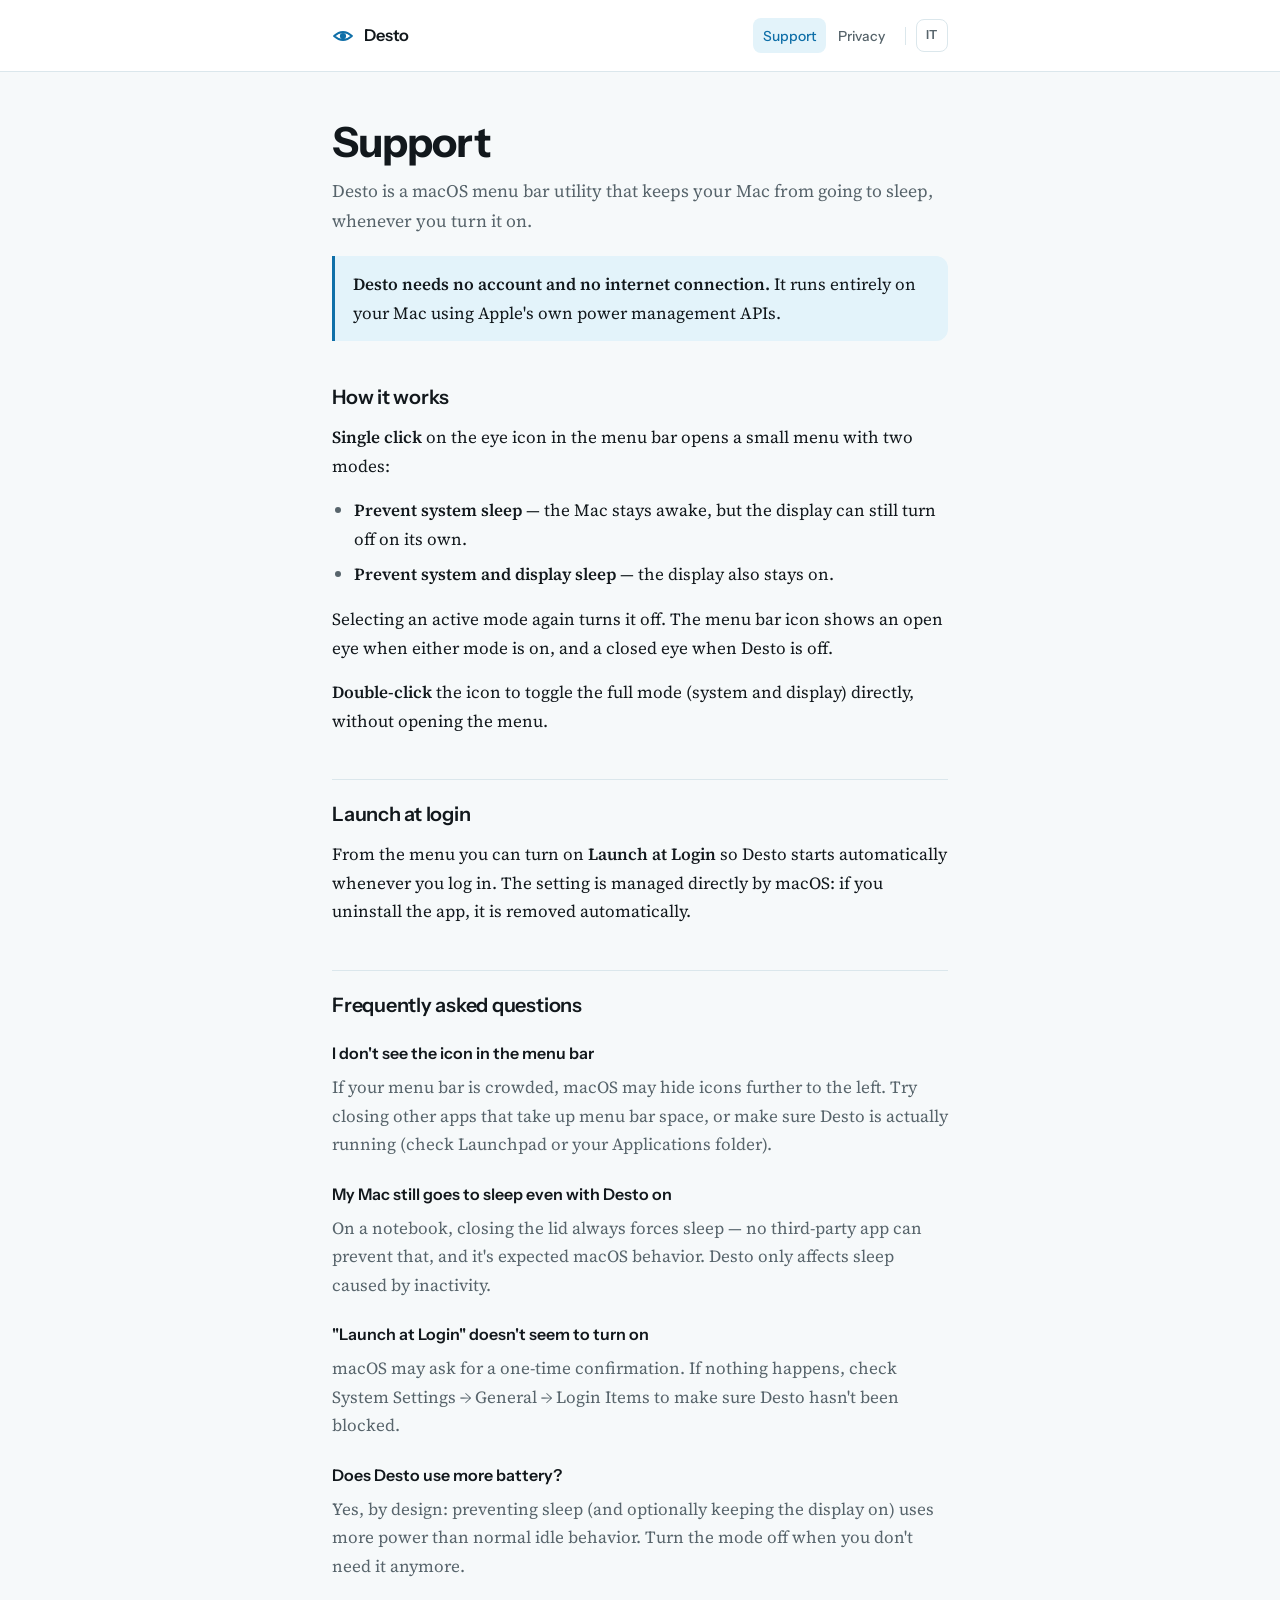
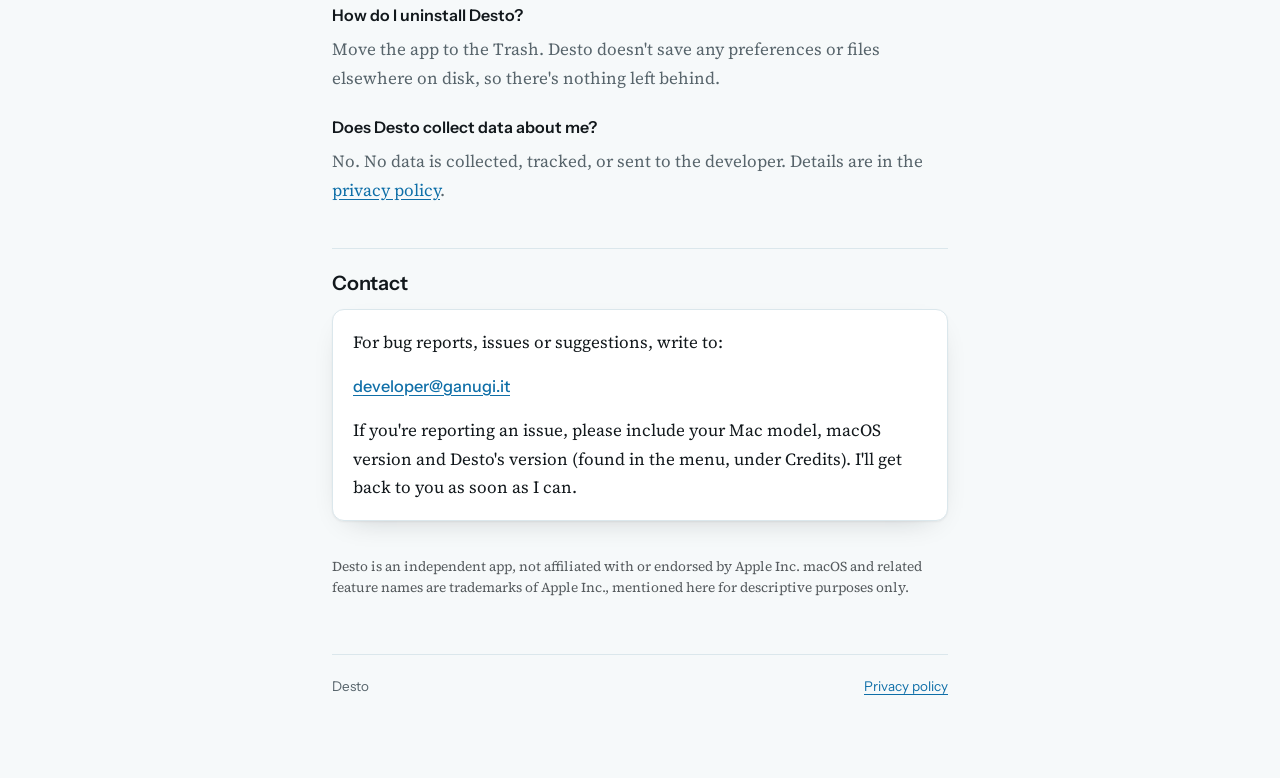
==== en/index.html @ 28b98d40 "Pagine di supporto e informativa sulla privacy di Desto" ====
<!doctype html>
<html lang="en">
<head>
<meta charset="utf-8">
<meta name="viewport" content="width=device-width, initial-scale=1">
<title>Support — Desto</title>
<meta name="description" content="Support and frequently asked questions about Desto, the macOS menu bar utility that prevents your Mac from sleeping.">
<link rel="preconnect" href="https://fonts.googleapis.com">
<link rel="preconnect" href="https://fonts.gstatic.com" crossorigin>
<link rel="stylesheet" href="https://fonts.googleapis.com/css2?family=Instrument+Sans:wght@500;600;700&family=JetBrains+Mono:wght@400;500&family=Source+Serif+4:opsz,wght@8..60,400;8..60,600&display=swap">
<link rel="stylesheet" href="../style.css">
<link rel="alternate" hreflang="it" href="https://icelyfire.github.io/desto-legal/">
<link rel="alternate" hreflang="en" href="https://icelyfire.github.io/desto-legal/en/">
<link rel="alternate" hreflang="x-default" href="https://icelyfire.github.io/desto-legal/">
</head>
<body>

<header class="site">
  <div class="site-inner">
    <a class="brand" href="index.html">
      <svg width="22" height="22" viewBox="0 0 22 22" aria-hidden="true">
        <g style="color: var(--accent)">
          <path d="M2,11 Q11,3 20,11 Q11,19 2,11 Z" fill="none" stroke="currentColor" stroke-width="1.8" stroke-linejoin="round"/>
          <circle cx="11" cy="11" r="3.1" fill="currentColor"/>
        </g>
      </svg>
      Desto
    </a>
    <nav class="site">
      <a href="index.html" aria-current="page">Support</a>
      <a href="privacy.html">Privacy</a>
      <span class="sep" aria-hidden="true"></span>
      <a class="lang" href="../index.html" hreflang="it" lang="it" title="Leggi questa pagina in italiano">IT</a>
    </nav>
  </div>
</header>

<main class="wrap">
  <h1>Support</h1>
  <p class="lede">Desto is a macOS menu bar utility that keeps your Mac from going to sleep, whenever you turn it on.</p>

  <div class="note">
    <p><strong>Desto needs no account and no internet connection.</strong> It runs entirely on your Mac using Apple's own power management APIs.</p>
  </div>

  <h2>How it works</h2>
  <p><strong>Single click</strong> on the eye icon in the menu bar opens a small menu with two modes:</p>
  <ul>
    <li><strong>Prevent system sleep</strong> — the Mac stays awake, but the display can still turn off on its own.</li>
    <li><strong>Prevent system and display sleep</strong> — the display also stays on.</li>
  </ul>
  <p>Selecting an active mode again turns it off. The menu bar icon shows an open eye when either mode is on, and a closed eye when Desto is off.</p>
  <p><strong>Double-click</strong> the icon to toggle the full mode (system and display) directly, without opening the menu.</p>

  <h2>Launch at login</h2>
  <p>From the menu you can turn on <strong>Launch at Login</strong> so Desto starts automatically whenever you log in. The setting is managed directly by macOS: if you uninstall the app, it is removed automatically.</p>

  <h2>Frequently asked questions</h2>

  <dl class="faq">
    <dt>I don't see the icon in the menu bar</dt>
    <dd>If your menu bar is crowded, macOS may hide icons further to the left. Try closing other apps that take up menu bar space, or make sure Desto is actually running (check Launchpad or your Applications folder).</dd>

    <dt>My Mac still goes to sleep even with Desto on</dt>
    <dd>On a notebook, closing the lid always forces sleep — no third-party app can prevent that, and it's expected macOS behavior. Desto only affects sleep caused by inactivity.</dd>

    <dt>"Launch at Login" doesn't seem to turn on</dt>
    <dd>macOS may ask for a one-time confirmation. If nothing happens, check System Settings → General → Login Items to make sure Desto hasn't been blocked.</dd>

    <dt>Does Desto use more battery?</dt>
    <dd>Yes, by design: preventing sleep (and optionally keeping the display on) uses more power than normal idle behavior. Turn the mode off when you don't need it anymore.</dd>

    <dt>How do I uninstall Desto?</dt>
    <dd>Move the app to the Trash. Desto doesn't save any preferences or files elsewhere on disk, so there's nothing left behind.</dd>

    <dt>Does Desto collect data about me?</dt>
    <dd>No. No data is collected, tracked, or sent to the developer. Details are in the <a href="privacy.html">privacy policy</a>.</dd>
  </dl>

  <h2>Contact</h2>
  <div class="card">
    <p>For bug reports, issues or suggestions, write to:</p>
    <p class="contact"><a href="mailto:developer@ganugi.it">developer@ganugi.it</a></p>
    <p>If you're reporting an issue, please include your Mac model, macOS version and Desto's version (found in the menu, under Credits). I'll get back to you as soon as I can.</p>
  </div>

  <p class="disclaimer">Desto is an independent app, not affiliated with or endorsed by Apple Inc. macOS and related feature names are trademarks of Apple Inc., mentioned here for descriptive purposes only.</p>

  <footer class="site">
    <span>Desto</span>
    <span><a href="privacy.html">Privacy policy</a></span>
  </footer>
</main>

</body>
</html>
---- style.css ----
/* Desto — pagine legali e di supporto */

:root {
  --ground: #f6f9fa;
  --surface: #ffffff;
  --surface-2: #eaf3f8;
  --ink: #12181c;
  --ink-soft: #57646b;
  --line: #dbe7ec;
  --accent: #0f6fa8;
  --accent-soft: #e3f3fa;
  --radius: 12px;
  --shadow: 0 1px 2px rgba(18, 24, 28, .05), 0 10px 30px -18px rgba(18, 24, 28, .3);
}

@media (prefers-color-scheme: dark) {
  :root {
    --ground: #10161b;
    --surface: #172026;
    --surface-2: #1e2a31;
    --ink: #e8f1f5;
    --ink-soft: #93a6ae;
    --line: #263239;
    --accent: #6fd3f5;
    --accent-soft: #1c333c;
    --shadow: 0 1px 2px rgba(0, 0, 0, .4), 0 12px 32px -20px rgba(0, 0, 0, .8);
  }
}

* { box-sizing: border-box; }

html {
  -webkit-text-size-adjust: 100%;
  scroll-behavior: smooth;
}

body {
  margin: 0;
  background: var(--ground);
  color: var(--ink);
  font-family: "Source Serif 4", Georgia, "Times New Roman", serif;
  font-size: 17px;
  line-height: 1.68;
  -webkit-font-smoothing: antialiased;
}

.wrap {
  max-width: 680px;
  margin: 0 auto;
  padding: 0 clamp(18px, 5vw, 32px) 80px;
}

/* ---- intestazione ---- */

header.site {
  border-bottom: 1px solid var(--line);
  background: var(--surface);
  margin-bottom: clamp(28px, 6vw, 48px);
}

.site-inner {
  max-width: 680px;
  margin: 0 auto;
  padding: 18px clamp(18px, 5vw, 32px);
  display: flex;
  align-items: center;
  justify-content: space-between;
  gap: 16px;
  flex-wrap: wrap;
}

.brand {
  display: flex;
  align-items: center;
  gap: 10px;
  font-family: "Instrument Sans", system-ui, -apple-system, sans-serif;
  font-weight: 600;
  font-size: 1.02rem;
  letter-spacing: -.01em;
  color: var(--ink);
  text-decoration: none;
}

.brand svg { display: block; flex: none; }

nav.site {
  display: flex;
  align-items: center;
  gap: 2px;
}

nav.site a {
  font-family: "Instrument Sans", system-ui, sans-serif;
  font-size: .87rem;
  font-weight: 500;
  color: var(--ink-soft);
  text-decoration: none;
  padding: 6px 10px;
  border-radius: 8px;
}

nav.site a:hover { background: var(--surface-2); color: var(--ink); }
nav.site a[aria-current="page"] { color: var(--accent); background: var(--accent-soft); }
nav.site a:focus-visible,
.brand:focus-visible { outline: 2px solid var(--accent); outline-offset: 2px; }

nav.site .sep {
  width: 1px;
  height: 18px;
  background: var(--line);
  margin: 0 8px;
  flex: none;
}

nav.site a.lang {
  font-size: .78rem;
  font-weight: 600;
  letter-spacing: .06em;
  padding: 5px 9px;
  border: 1px solid var(--line);
}

nav.site a.lang:hover { border-color: var(--accent); color: var(--accent); background: transparent; }

/* ---- tipografia ---- */

h1 {
  font-family: "Instrument Sans", system-ui, sans-serif;
  font-weight: 700;
  font-size: clamp(1.9rem, 5.5vw, 2.6rem);
  line-height: 1.08;
  letter-spacing: -.022em;
  text-wrap: balance;
  margin: 0 0 12px;
}

h2 {
  font-family: "Instrument Sans", system-ui, sans-serif;
  font-weight: 600;
  font-size: 1.24rem;
  letter-spacing: -.012em;
  line-height: 1.3;
  margin: 44px 0 12px;
  padding-top: 22px;
  border-top: 1px solid var(--line);
}

h2:first-of-type { border-top: 0; padding-top: 0; }

h3 {
  font-family: "Instrument Sans", system-ui, sans-serif;
  font-weight: 600;
  font-size: 1rem;
  margin: 26px 0 8px;
}

p { margin: 0 0 16px; }

.lede {
  font-size: 1.1rem;
  color: var(--ink-soft);
  margin-bottom: 20px;
}

.updated {
  font-family: "Instrument Sans", system-ui, sans-serif;
  font-size: .82rem;
  color: var(--ink-soft);
  letter-spacing: .02em;
  margin-bottom: 36px;
}

a { color: var(--accent); text-underline-offset: 3px; }
a:focus-visible { outline: 2px solid var(--accent); outline-offset: 2px; border-radius: 3px; }

strong { font-weight: 600; }

ul, ol { margin: 0 0 16px; padding-left: 22px; }
li { margin-bottom: 7px; }
li::marker { color: var(--ink-soft); }

code {
  font-family: "JetBrains Mono", ui-monospace, SFMono-Regular, Menlo, monospace;
  font-size: .83em;
  background: var(--surface-2);
  border: 1px solid var(--line);
  border-radius: 5px;
  padding: .08em .38em;
  word-break: break-word;
}

/* ---- blocchi ---- */

.card {
  background: var(--surface);
  border: 1px solid var(--line);
  border-radius: var(--radius);
  padding: 18px 20px;
  box-shadow: var(--shadow);
  margin-bottom: 16px;
}

.card p:last-child, .card ul:last-child { margin-bottom: 0; }

.card h3 { margin-top: 0; }

.note {
  border-left: 3px solid var(--accent);
  background: var(--accent-soft);
  border-radius: 0 var(--radius) var(--radius) 0;
  padding: 14px 18px;
  margin-bottom: 20px;
}

.note p:last-child { margin-bottom: 0; }

/* elenco "non facciamo" */
ul.negatives { list-style: none; padding-left: 0; }
ul.negatives li {
  position: relative;
  padding-left: 26px;
  margin-bottom: 9px;
}
ul.negatives li::before {
  content: "";
  position: absolute;
  left: 3px;
  top: .58em;
  width: 11px;
  height: 2px;
  background: var(--accent);
  border-radius: 2px;
}

dl.faq { margin: 0; }
dl.faq dt {
  font-family: "Instrument Sans", system-ui, sans-serif;
  font-weight: 600;
  font-size: 1rem;
  margin-top: 22px;
}
dl.faq dd { margin: 6px 0 0; color: var(--ink-soft); }
dl.faq dd:first-of-type { margin-top: 6px; }

.contact {
  font-family: "Instrument Sans", system-ui, sans-serif;
  font-size: 1.02rem;
  font-weight: 500;
}

footer.site {
  margin-top: 56px;
  padding-top: 20px;
  border-top: 1px solid var(--line);
  font-family: "Instrument Sans", system-ui, sans-serif;
  font-size: .84rem;
  color: var(--ink-soft);
  display: flex;
  justify-content: space-between;
  gap: 12px;
  flex-wrap: wrap;
}

@media (prefers-reduced-motion: reduce) {
  html { scroll-behavior: auto; }
  * { transition: none !important; animation: none !important; }
}

p.disclaimer {
  margin: 2.2rem 0 0;
  font-size: 0.85rem;
  line-height: 1.55;
  opacity: 0.7;
}
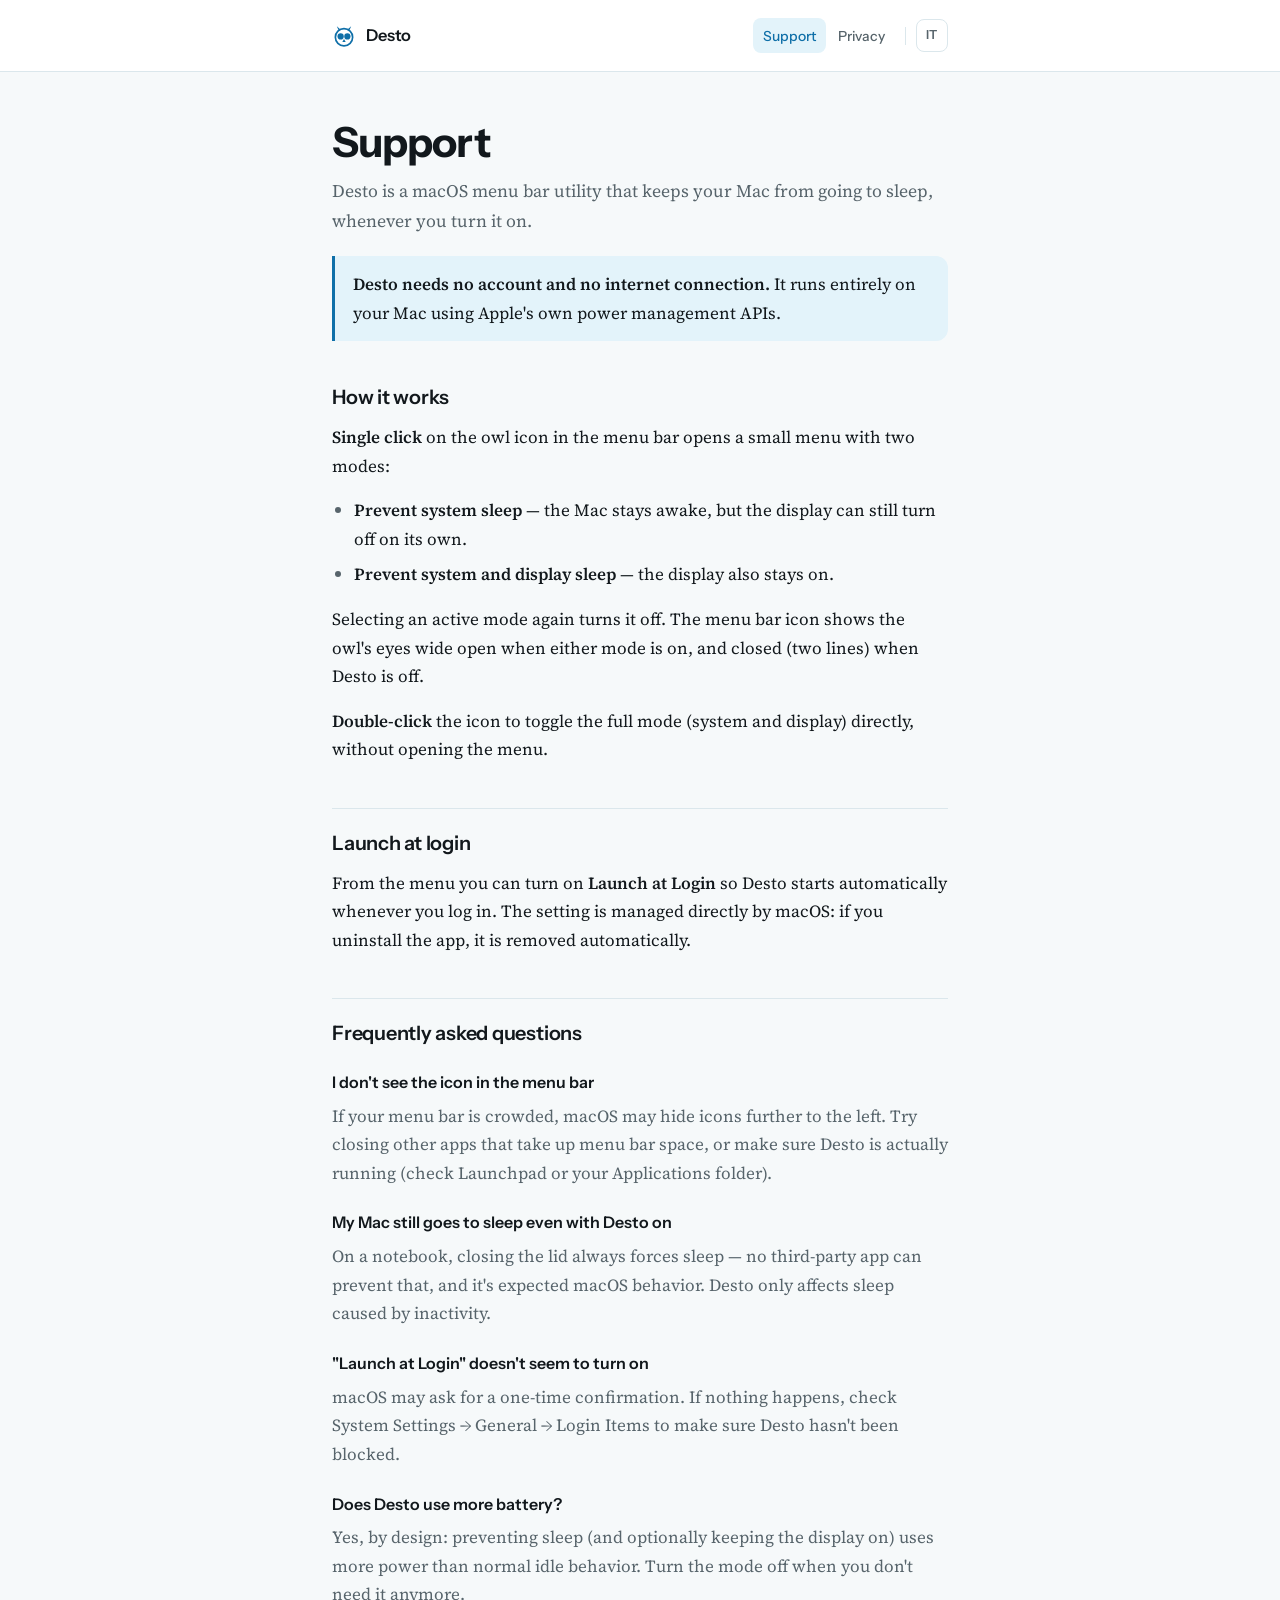
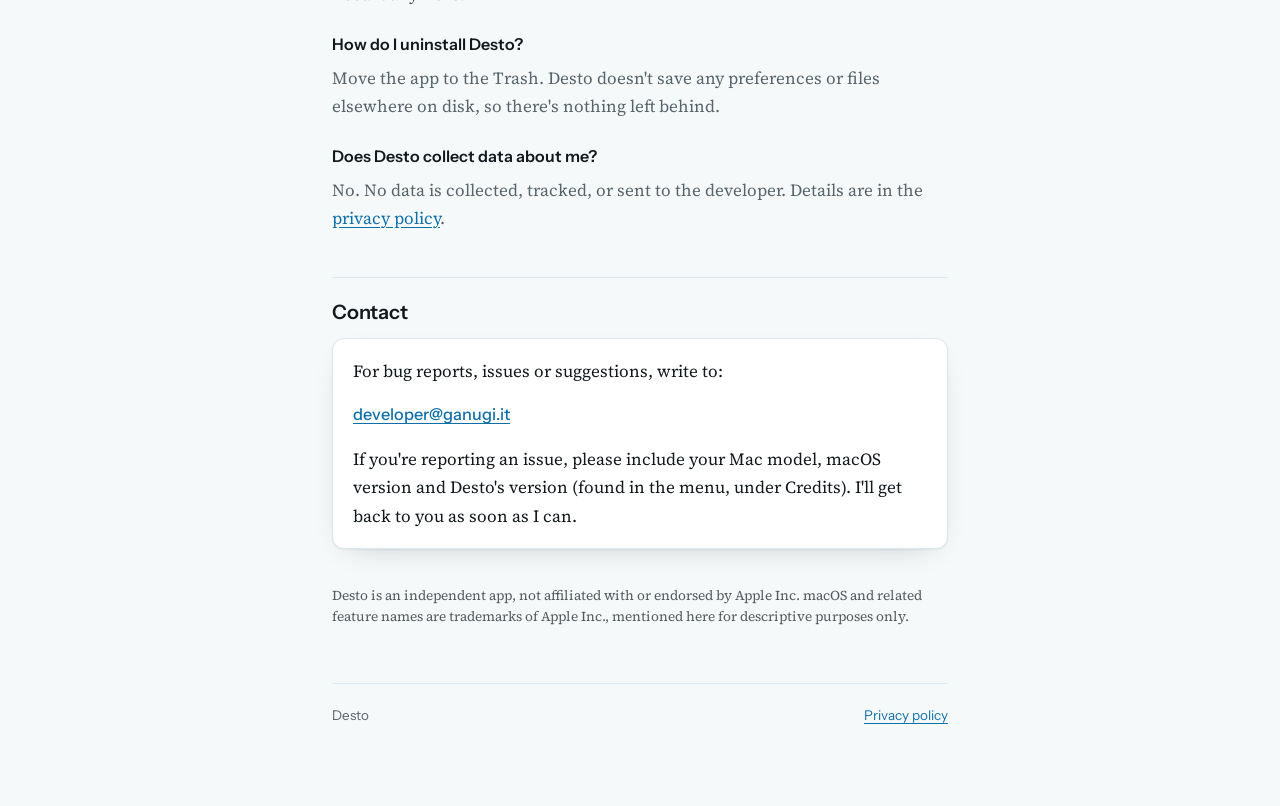
==== commit c48cce79: "Sostituisce l'icona a occhio con il gufo nel logo e nei testi" ====
--- a/en/index.html
+++ b/en/index.html
@@ -18,10 +18,14 @@
 <header class="site">
   <div class="site-inner">
     <a class="brand" href="index.html">
-      <svg width="22" height="22" viewBox="0 0 22 22" aria-hidden="true">
+      <svg width="24" height="22" viewBox="0 0 100 90" aria-hidden="true">
         <g style="color: var(--accent)">
-          <path d="M2,11 Q11,3 20,11 Q11,19 2,11 Z" fill="none" stroke="currentColor" stroke-width="1.8" stroke-linejoin="round"/>
-          <circle cx="11" cy="11" r="3.1" fill="currentColor"/>
+          <path d="M28,22 L20,4 L38,20 Z" fill="currentColor"/>
+          <path d="M72,22 L80,4 L62,20 Z" fill="currentColor"/>
+          <circle cx="50" cy="50" r="36" fill="none" stroke="currentColor" stroke-width="7"/>
+          <circle cx="36" cy="47" r="13" fill="currentColor"/>
+          <circle cx="64" cy="47" r="13" fill="currentColor"/>
+          <path d="M50,58 L43,70 L57,70 Z" fill="currentColor"/>
         </g>
       </svg>
       Desto
@@ -44,12 +48,12 @@
   </div>
 
   <h2>How it works</h2>
-  <p><strong>Single click</strong> on the eye icon in the menu bar opens a small menu with two modes:</p>
+  <p><strong>Single click</strong> on the owl icon in the menu bar opens a small menu with two modes:</p>
   <ul>
     <li><strong>Prevent system sleep</strong> — the Mac stays awake, but the display can still turn off on its own.</li>
     <li><strong>Prevent system and display sleep</strong> — the display also stays on.</li>
   </ul>
-  <p>Selecting an active mode again turns it off. The menu bar icon shows an open eye when either mode is on, and a closed eye when Desto is off.</p>
+  <p>Selecting an active mode again turns it off. The menu bar icon shows the owl's eyes wide open when either mode is on, and closed (two lines) when Desto is off.</p>
   <p><strong>Double-click</strong> the icon to toggle the full mode (system and display) directly, without opening the menu.</p>
 
   <h2>Launch at login</h2>
